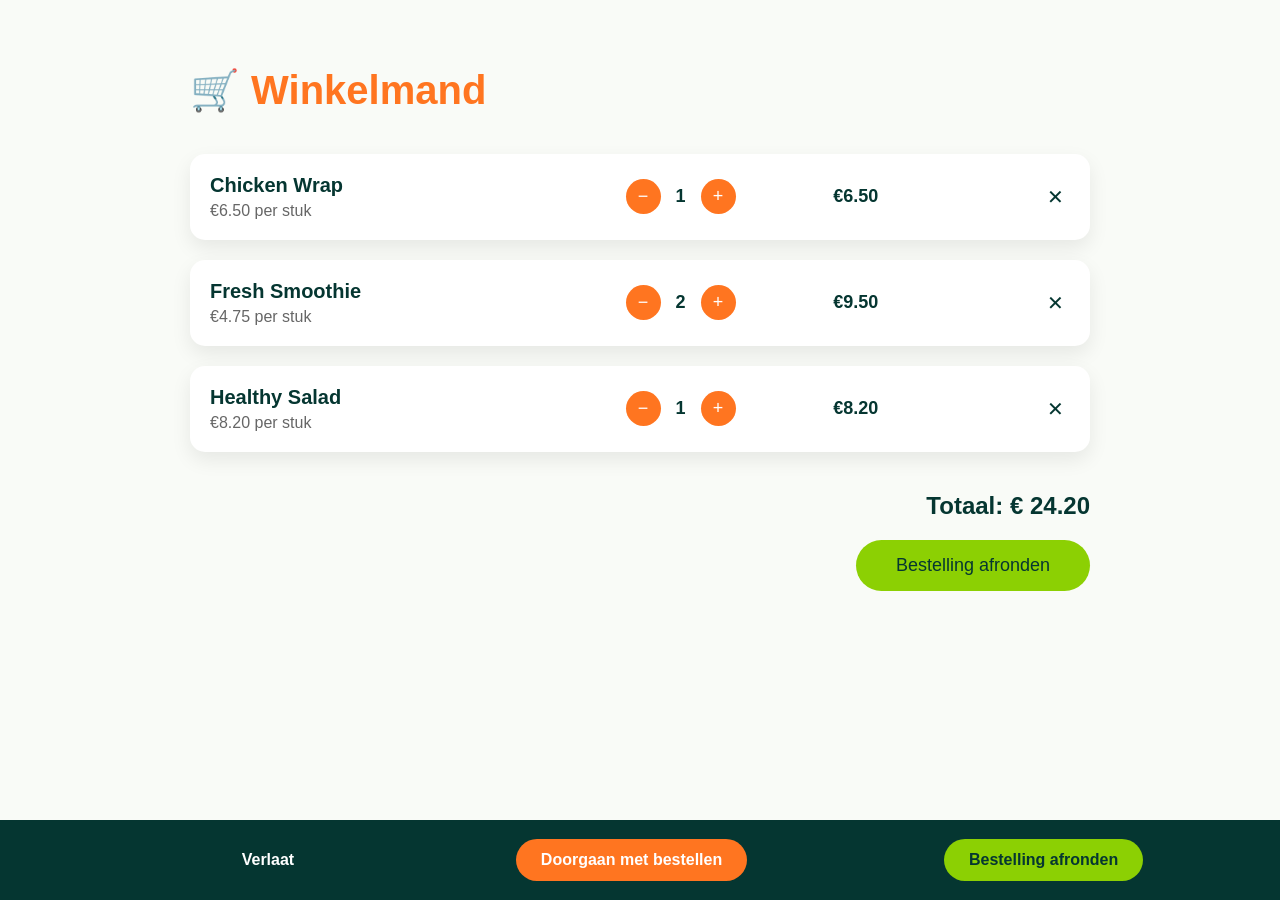
==== cart.html @ b2a6003d "winkelmand begin" ====
<!DOCTYPE html>
<html lang="nl">

<head>
    <meta charset="UTF-8">
    <meta name="viewport" content="width=device-width, initial-scale=1.0">
    <title>Winkelmand</title>
    <link rel="stylesheet" href="assets/css/cart.css">
</head>

<body>

    <div class="cart-container">
        <h1>🛒 Winkelmand</h1>

        <div class="cart-items" id="cart-items">
            <!-- Items komen hier -->
        </div>

        <div class="cart-summary">
            <h2>Totaal: € <span id="total">0.00</span></h2>
            <button class="checkout-btn">Bestelling afronden</button>
        </div>
    </div>

    <script>
        const cartItems = [
            { id: 1, name: "Chicken Wrap", price: 6.50, quantity: 1 },
            { id: 2, name: "Fresh Smoothie", price: 4.75, quantity: 2 },
            { id: 3, name: "Healthy Salad", price: 8.20, quantity: 1 }
        ];

        const container = document.getElementById("cart-items");
        const totalEl = document.getElementById("total");

        function renderCart() {
            container.innerHTML = "";

            let total = 0;

            cartItems.forEach((item, index) => {
                const itemTotal = item.price * item.quantity;
                total += itemTotal;

                container.innerHTML += `
            <div class="cart-item">
                <div class="item-info">
                    <h3>${item.name}</h3>
                    <p>€${item.price.toFixed(2)} per stuk</p>
                </div>

                <div class="item-controls">
                    <button onclick="changeQuantity(${index}, -1)">−</button>
                    <span>${item.quantity}</span>
                    <button onclick="changeQuantity(${index}, 1)">+</button>
                </div>

                <div class="item-total">
                    €${itemTotal.toFixed(2)}
                </div>

                <button class="remove-btn" onclick="removeItem(${index})">
                    ✕
                </button>
            </div>
        `;
            });

            totalEl.textContent = total.toFixed(2);
        }

        function changeQuantity(index, amount) {
            cartItems[index].quantity += amount;

            if (cartItems[index].quantity <= 0) {
                cartItems.splice(index, 1);
            }

            renderCart();
        }

        function removeItem(index) {
            cartItems.splice(index, 1);
            renderCart();
        }

        renderCart();
    </script>

    <div class="bottom-bar">
        <button class="btn-exit">Verlaat</button>

        <button class="btn-cart">
            Doorgaan met bestellen
        </button>

        <button class="btn-checkout">Bestelling afronden</button>
    </div>

</body>

</html>
---- assets/css/cart.css ----
:root {
    --orange: #ff7520;
    --light-orange: #ffb181;
    --green: #8cd003;
    --light-green: #deff78;
    --dark-blue: #053631;

    --bg: #f9fbf7;
    --card-bg: #ffffff;
    --text-dark: #053631;
    --text-light: #666;
}

body {
    font-family: 'Noto Sans', sans-serif;
    background-color: var(--bg);
    margin: 0;
    color: var(--text-dark);
}

.cart-container {
    padding: 40px;
    max-width: 900px;
    margin: auto;
}

h1 {
    font-size: 40px;
    color: var(--orange);
    margin-bottom: 40px;
}

.cart-item {
    background: var(--card-bg);
    display: grid;
    grid-template-columns: 2fr 1fr 1fr auto;
    align-items: center;
    padding: 20px;
    margin-bottom: 20px;
    border-radius: 15px;
    box-shadow: 0 8px 20px rgba(0, 0, 0, 0.08);
}

.item-info h3 {
    margin: 0;
    font-size: 20px;
}

.item-info p {
    margin: 5px 0 0;
    color: var(--text-light);
}

.item-controls {
    display: flex;
    align-items: center;
    gap: 15px;
}

.item-controls button {
    background: var(--orange);
    border: none;
    color: white;
    width: 35px;
    height: 35px;
    border-radius: 50%;
    font-size: 18px;
    cursor: pointer;
    transition: 0.2s;
}

.item-controls button:hover {
    background: var(--light-orange);
}

.item-controls span {
    font-size: 18px;
    font-weight: 600;
}

.item-total {
    font-size: 18px;
    font-weight: 600;
}

.remove-btn {
    background: transparent;
    border: none;
    font-size: 20px;
    color: var(--dark-blue);
    cursor: pointer;
    transition: 0.2s;
}

.remove-btn:hover {
    color: var(--orange);
}

.cart-summary {
    margin-top: 40px;
    text-align: right;
}

.cart-summary h2 {
    margin-bottom: 20px;
}

.checkout-btn {
    background: var(--green);
    color: var(--dark-blue);
    border: none;
    padding: 15px 40px;
    font-size: 18px;
    border-radius: 30px;
    cursor: pointer;
    transition: 0.3s;
}

.checkout-btn:hover {
    background: var(--light-green);
}

/* =========================
   BOTTOM BAR
========================= */

.bottom-bar {
    position: fixed;
    bottom: 0;
    /* left: 240px; */
    /* zelfde als sideMenu width */
    width: 100%;
    height: 80px;
    background: var(--dark-blue);
    display: flex;


    display: flex;
    align-items: center;
    justify-content: space-evenly;
    gap: 20px;
    padding: 0 40px;

    /* align-items: center;
    justify-content: space-between;
    box-shadow: 0 -5px 20px rgba(0, 0, 0, 0.15);
    z-index: 1000; */
}

.bottom-bar button {
    border: none;
    border-radius: 30px;
    padding: 12px 25px;
    font-size: 16px;
    font-weight: 600;
    cursor: pointer;
    transition: 0.3s ease;
}

/* Exit knop (klein en subtiel) */
.btn-exit {
    background: transparent;
    color: white;
    border: 2px solid var(--light-green);
}

.btn-exit:hover {
    background: var(--light-green);
    color: var(--dark-blue);
}

/* Winkelmand knop (midden) */
.btn-cart {
    background: var(--orange);
    color: white;
    font-size: 18px;
    padding: 14px 35px;
}

.btn-cart:hover {
    background: var(--light-orange);
}

/* Checkout knop */
.btn-checkout {
    background: var(--green);
    color: var(--dark-blue);
}

.btn-checkout:hover {
    background: var(--light-green);
}
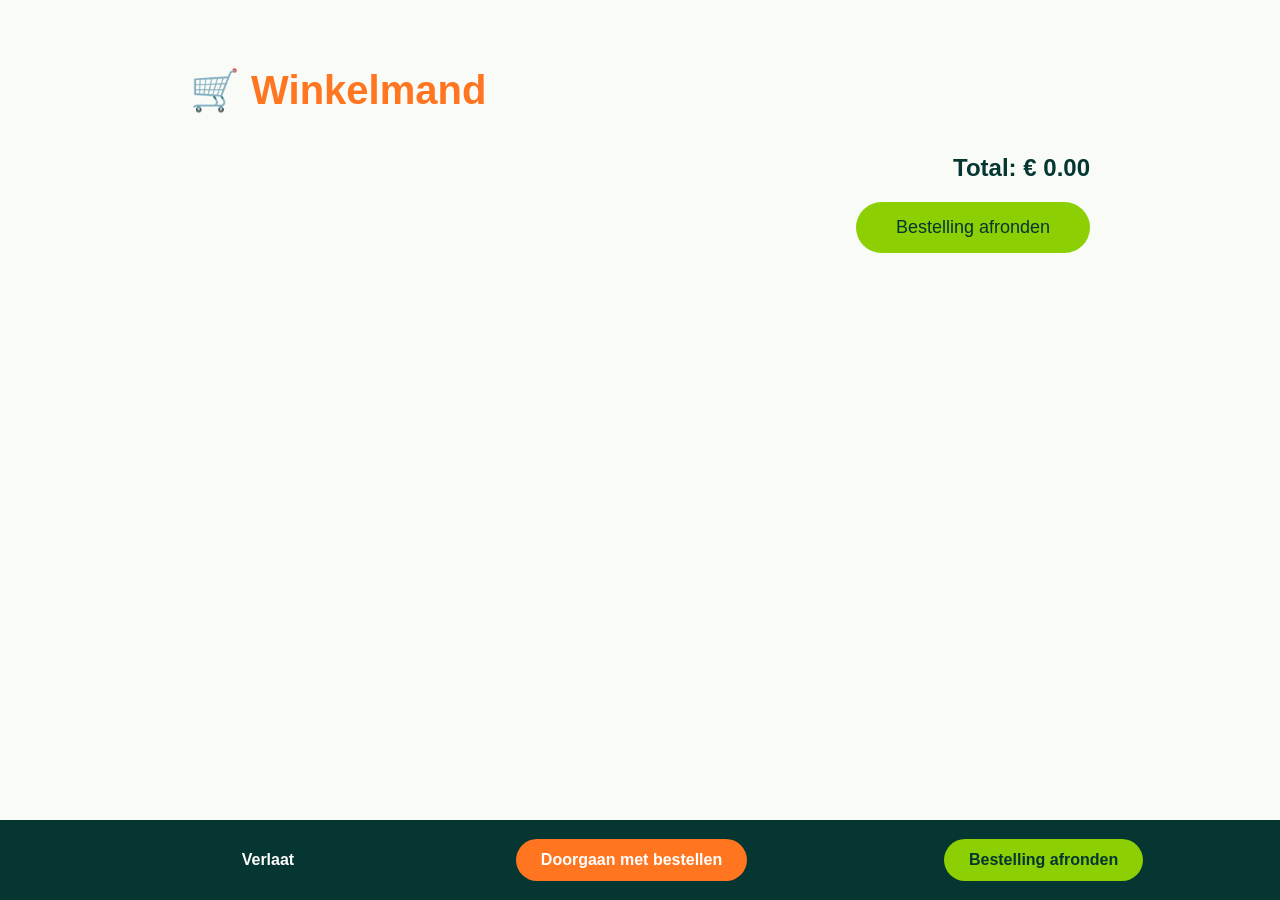
==== commit 9470203f: "cart slaat nu op in de database" ====
--- a/cart.html
+++ b/cart.html
@@ -14,62 +14,73 @@
         <h1>🛒 Winkelmand</h1>
 
         <div class="cart-items" id="cart-items">
-            <!-- Items komen hier -->
         </div>
 
         <div class="cart-summary">
-            <h2>Totaal: € <span id="total">0.00</span></h2>
+            <h2>Total: € <span id="total">0.00</span></h2>
             <button class="checkout-btn">Bestelling afronden</button>
         </div>
+
     </div>
 
     <script>
-        const cartItems = [
-            { id: 1, name: "Chicken Wrap", price: 6.50, quantity: 1 },
-            { id: 2, name: "Fresh Smoothie", price: 4.75, quantity: 2 },
-            { id: 3, name: "Healthy Salad", price: 8.20, quantity: 1 }
-        ];
+
+        let cartItems = JSON.parse(sessionStorage.getItem("cart")) || [];
 
         const container = document.getElementById("cart-items");
         const totalEl = document.getElementById("total");
 
+        function saveCart() {
+            sessionStorage.setItem("cart", JSON.stringify(cartItems));
+        }
+
         function renderCart() {
+
             container.innerHTML = "";
 
             let total = 0;
 
             cartItems.forEach((item, index) => {
+
                 const itemTotal = item.price * item.quantity;
+
                 total += itemTotal;
 
                 container.innerHTML += `
-            <div class="cart-item">
-                <div class="item-info">
+                    <div class="cart-item">
+
+                    <div class="item-info">
                     <h3>${item.name}</h3>
                     <p>€${item.price.toFixed(2)} per stuk</p>
-                </div>
+                    </div>
 
-                <div class="item-controls">
-                    <button onclick="changeQuantity(${index}, -1)">−</button>
+                    <div class="item-controls">
+                    <button onclick="changeQuantity(${index},-1)">−</button>
                     <span>${item.quantity}</span>
-                    <button onclick="changeQuantity(${index}, 1)">+</button>
-                </div>
+                    <button onclick="changeQuantity(${index},1)">+</button>
+                    </div>
 
-                <div class="item-total">
+                    <div class="item-total">
                     €${itemTotal.toFixed(2)}
-                </div>
+                    </div>
 
-                <button class="remove-btn" onclick="removeItem(${index})">
+                    <button class="remove-btn" onclick="removeItem(${index})">
                     ✕
-                </button>
-            </div>
-        `;
+                    </button>
+
+                    </div>
+                    `;
+
             });
 
             totalEl.textContent = total.toFixed(2);
+
+            saveCart();
+
         }
 
         function changeQuantity(index, amount) {
+
             cartItems[index].quantity += amount;
 
             if (cartItems[index].quantity <= 0) {
@@ -77,25 +88,74 @@
             }
 
             renderCart();
+
         }
 
         function removeItem(index) {
+
             cartItems.splice(index, 1);
+
             renderCart();
+
         }
 
         renderCart();
+
     </script>
 
     <div class="bottom-bar">
+
         <button class="btn-exit">Verlaat</button>
 
-        <button class="btn-cart">
+        <button class="btn-cart" onclick="window.location.href='productPage.html'">
             Doorgaan met bestellen
         </button>
 
-        <button class="btn-checkout">Bestelling afronden</button>
+        <button class="btn-checkout" id="checkout-btn">
+            Bestelling afronden
+        </button>
+
     </div>
+
+    <script>
+
+        document.getElementById("checkout-btn").addEventListener("click", checkout);
+
+        async function checkout() {
+            if (cartItems.length === 0) {
+                alert("Je winkelmand is leeg!");
+                return;
+            }
+
+            try {
+                const response = await fetch("./api/create_order.php", {
+                    method: "POST",
+                    headers: {
+                        "Content-Type": "application/json"
+                    },
+                    body: JSON.stringify({ items: cartItems })
+                });
+
+                // response.json() maar één keer aanroepen
+                const data = await response.json();
+
+                console.log("API response:", data);
+
+                if (data.success) {
+                    alert("Bestelling geplaatst! Pickup nummer: " + data.pickup_number);
+                    sessionStorage.removeItem("cart"); // cart leegmaken
+                    window.location.href = "index.html"; // terug naar home
+                } else {
+                    alert("Fout bij bestelling: " + (data.error || "Onbekend"));
+                }
+
+            } catch (e) {
+                console.error("Checkout error:", e);
+                alert("Er ging iets mis bij het plaatsen van de bestelling");
+            }
+        }
+    </script>
+
 
 </body>
 
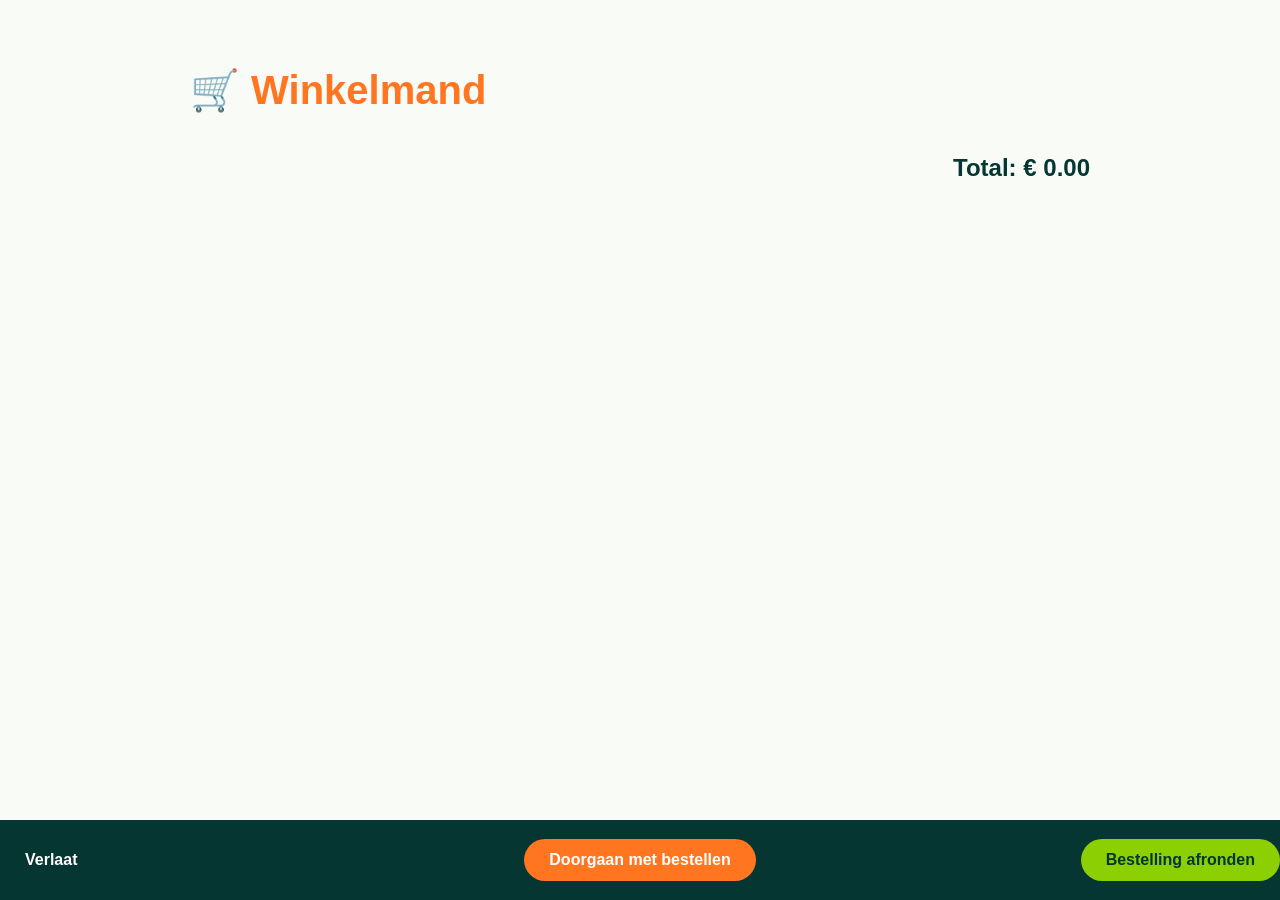
==== commit 56624cf4: "bon code" ====
--- a/cart.html
+++ b/cart.html
@@ -2,161 +2,374 @@
 <html lang="nl">
 
 <head>
-    <meta charset="UTF-8">
-    <meta name="viewport" content="width=device-width, initial-scale=1.0">
-    <title>Winkelmand</title>
-    <link rel="stylesheet" href="assets/css/cart.css">
+<meta charset="UTF-8">
+<meta name="viewport" content="width=device-width, initial-scale=1.0">
+<title>Winkelmand</title>
+<link rel="stylesheet" href="assets/css/cart.css">
 </head>
 
 <body>
 
-    <div class="cart-container">
-        <h1>🛒 Winkelmand</h1>
-
-        <div class="cart-items" id="cart-items">
-        </div>
-
-        <div class="cart-summary">
-            <h2>Total: € <span id="total">0.00</span></h2>
-            <button class="checkout-btn">Bestelling afronden</button>
-        </div>
-
-    </div>
-
-    <script>
-
-        let cartItems = JSON.parse(sessionStorage.getItem("cart")) || [];
-
-        const container = document.getElementById("cart-items");
-        const totalEl = document.getElementById("total");
-
-        function saveCart() {
-            sessionStorage.setItem("cart", JSON.stringify(cartItems));
-        }
-
-        function renderCart() {
-
-            container.innerHTML = "";
-
-            let total = 0;
-
-            cartItems.forEach((item, index) => {
-
-                const itemTotal = item.price * item.quantity;
-
-                total += itemTotal;
-
-                container.innerHTML += `
-                    <div class="cart-item">
-
-                    <div class="item-info">
-                    <h3>${item.name}</h3>
-                    <p>€${item.price.toFixed(2)} per stuk</p>
-                    </div>
-
-                    <div class="item-controls">
-                    <button onclick="changeQuantity(${index},-1)">−</button>
-                    <span>${item.quantity}</span>
-                    <button onclick="changeQuantity(${index},1)">+</button>
-                    </div>
-
-                    <div class="item-total">
-                    €${itemTotal.toFixed(2)}
-                    </div>
-
-                    <button class="remove-btn" onclick="removeItem(${index})">
-                    ✕
-                    </button>
-
-                    </div>
-                    `;
-
-            });
-
-            totalEl.textContent = total.toFixed(2);
-
-            saveCart();
-
-        }
-
-        function changeQuantity(index, amount) {
-
-            cartItems[index].quantity += amount;
-
-            if (cartItems[index].quantity <= 0) {
-                cartItems.splice(index, 1);
-            }
-
-            renderCart();
-
-        }
-
-        function removeItem(index) {
-
-            cartItems.splice(index, 1);
-
-            renderCart();
-
-        }
-
-        renderCart();
-
-    </script>
-
-    <div class="bottom-bar">
-
-        <button class="btn-exit">Verlaat</button>
-
-        <button class="btn-cart" onclick="window.location.href='productPage.html'">
-            Doorgaan met bestellen
-        </button>
-
-        <button class="btn-checkout" id="checkout-btn">
-            Bestelling afronden
-        </button>
-
-    </div>
-
-    <script>
-
-        document.getElementById("checkout-btn").addEventListener("click", checkout);
-
-        async function checkout() {
-            if (cartItems.length === 0) {
-                alert("Je winkelmand is leeg!");
-                return;
-            }
-
-            try {
-                const response = await fetch("./api/create_order.php", {
-                    method: "POST",
-                    headers: {
-                        "Content-Type": "application/json"
-                    },
-                    body: JSON.stringify({ items: cartItems })
-                });
-
-                // response.json() maar één keer aanroepen
-                const data = await response.json();
-
-                console.log("API response:", data);
-
-                if (data.success) {
-                    alert("Bestelling geplaatst! Pickup nummer: " + data.pickup_number);
-                    sessionStorage.removeItem("cart"); // cart leegmaken
-                    window.location.href = "index.html"; // terug naar home
-                } else {
-                    alert("Fout bij bestelling: " + (data.error || "Onbekend"));
-                }
-
-            } catch (e) {
-                console.error("Checkout error:", e);
-                alert("Er ging iets mis bij het plaatsen van de bestelling");
-            }
-        }
-    </script>
-
+<div class="cart-container">
+<h1>🛒 Winkelmand</h1>
+
+<div class="cart-items" id="cart-items"></div>
+
+<div class="cart-summary">
+<h2>Total: € <span id="total">0.00</span></h2>
+</div>
+</div>
+
+<script>
+
+let cartItems = JSON.parse(sessionStorage.getItem("cart")) || [];
+
+const container = document.getElementById("cart-items");
+const totalEl = document.getElementById("total");
+
+function saveCart() {
+sessionStorage.setItem("cart", JSON.stringify(cartItems));
+}
+
+function renderCart() {
+
+container.innerHTML = "";
+
+let total = 0;
+
+cartItems.forEach((item, index) => {
+
+const itemTotal = item.price * item.quantity;
+total += itemTotal;
+
+container.innerHTML += `
+<div class="cart-item">
+
+<div class="item-info">
+<h3>${item.name}</h3>
+<p>€${item.price.toFixed(2)} per stuk</p>
+</div>
+
+<div class="item-controls">
+<button onclick="changeQuantity(${index},-1)">−</button>
+<span>${item.quantity}</span>
+<button onclick="changeQuantity(${index},1)">+</button>
+</div>
+
+<div class="item-total">
+€${itemTotal.toFixed(2)}
+</div>
+
+<button class="remove-btn" onclick="removeItem(${index})">
+✕
+</button>
+
+</div>
+`;
+
+});
+
+totalEl.textContent = total.toFixed(2);
+
+saveCart();
+}
+
+function changeQuantity(index, amount) {
+
+cartItems[index].quantity += amount;
+
+if (cartItems[index].quantity <= 0) {
+cartItems.splice(index, 1);
+}
+
+renderCart();
+}
+
+function removeItem(index) {
+
+cartItems.splice(index, 1);
+renderCart();
+
+}
+
+renderCart();
+
+</script>
+
+<div class="bottom-bar">
+
+<button class="btn-exit" onclick="window.location.href='idlepage.php'">
+Verlaat
+</button>
+
+<button class="btn-cart" onclick="window.location.href='productPage.html'">
+Doorgaan met bestellen
+</button>
+
+<button class="btn-checkout" id="checkout-btn">
+Bestelling afronden
+</button>
+
+</div>
+
+<script>
+
+document.getElementById("checkout-btn").addEventListener("click", checkout);
+
+async function checkout() {
+
+if (cartItems.length === 0) {
+alert("Je winkelmand is leeg!");
+return;
+}
+
+try {
+
+const response = await fetch("./api/create_order.php", {
+method: "POST",
+headers: {
+"Content-Type": "application/json"
+},
+body: JSON.stringify({
+items: cartItems
+})
+});
+
+const data = await response.json();
+
+console.log("API response:", data);
+
+if (data.success) {
+
+alert("Bestelling geplaatst! Pickup nummer: " + data.pickup_number);
+
+// BON PRINTEN
+await printUSB(data.pickup_number);
+
+sessionStorage.removeItem("cart");
+
+window.location.href = "idlepage.php";
+
+} else {
+
+alert("Fout bij bestelling: " + (data.error || "Onbekend"));
+
+}
+
+} catch (e) {
+
+console.error("Checkout error:", e);
+alert("Er ging iets mis bij het plaatsen van de bestelling");
+
+}
+
+}
+
+</script>
+
+<script>
+
+let selectedDevice = null;
+
+const PRINTER_VENDORS = [
+0x0483,
+0x04b8,
+0x0456,
+0x067b
+];
+
+async function autoDetectPrinter() {
+
+try {
+
+if (!navigator.usb) {
+throw new Error('WebUSB niet ondersteund');
+}
+
+const devices = await navigator.usb.getDevices();
+
+const printer = devices.find(device =>
+PRINTER_VENDORS.includes(device.vendorId)
+);
+
+if (printer) {
+
+selectedDevice = printer;
+return true;
+
+}
+
+const filters = PRINTER_VENDORS.map(vendorId => ({ vendorId }));
+
+selectedDevice = await navigator.usb.requestDevice({ filters });
+
+return true;
+
+} catch (error) {
+
+console.error('Auto-detect Error:', error);
+return false;
+
+}
+
+}
+
+async function selectUSBDevice() {
+
+const success = await autoDetectPrinter();
+
+if (!success) {
+alert("Geen printer geselecteerd");
+}
+
+}
+
+async function printUSB(pickupNumber) {
+
+try {
+
+if (!selectedDevice) {
+
+await selectUSBDevice();
+
+if (!selectedDevice) return;
+
+}
+
+await selectedDevice.open();
+
+if (selectedDevice.configuration === null) {
+await selectedDevice.selectConfiguration(1);
+}
+
+try {
+await selectedDevice.claimInterface(0);
+} catch (e) {}
+
+const encoder = new TextEncoder();
+
+const receipt = buildReceipt(pickupNumber);
+
+const intf = selectedDevice.configuration.interfaces[0].alternates[0];
+
+const endpoint = intf.endpoints.find(e => e.direction === 'out');
+
+await selectedDevice.transferOut(
+endpoint.endpointNumber,
+encoder.encode(receipt)
+);
+
+setTimeout(() => {
+selectedDevice.close();
+}, 1000);
+
+} catch (error) {
+
+console.error('USB Print Error:', error);
+alert("Printer fout: " + error.message);
+
+}
+
+}
+
+async function printNetwork(pickupNumber) {
+
+try {
+
+const response = await fetch('xprint.php', {
+method: 'POST',
+headers: {
+'Content-Type': 'application/json'
+},
+body: JSON.stringify({
+action: 'print',
+receipt: buildReceipt(pickupNumber)
+})
+});
+
+const data = await response.json();
+
+if (!data.success) {
+alert("Printer fout: " + data.error);
+}
+
+} catch (error) {
+
+console.error('Network Print Error:', error);
+
+}
+
+}
+
+function buildReceipt(pickupNumber = "") {
+
+let receipt = "";
+let total = 0;
+
+receipt += "\x1B\x40";
+receipt += "\x1B\x61\x01";
+
+receipt += "Koen zijn Awesome shop\n";
+
+if (pickupNumber) {
+receipt += "Pickup: #" + pickupNumber + "\n";
+}
+
+receipt += "\n";
+
+receipt += "\x1B\x61\x00";
+
+receipt += "--------------------------------\n";
+
+cartItems.forEach(item => {
+
+const itemTotal = item.price * item.quantity;
+
+total += itemTotal;
+
+let name = item.name;
+
+if (name.length > 20) {
+name = name.substring(0,20);
+}
+
+const line =
+item.quantity + "x " +
+name.padEnd(20," ") +
+itemTotal.toFixed(2).padStart(8," ");
+
+receipt += line + "\n";
+
+});
+
+receipt += "--------------------------------\n";
+
+receipt += "Totaal: " + total.toFixed(2) + " EUR\n";
+
+const now = new Date();
+
+receipt += "\n";
+receipt += now.toLocaleString() + "\n";
+
+receipt += "\nBedankt voor uw bestelling!\n";
+
+receipt += "\n\n\n";
+
+receipt += "\x1D\x56\x00";
+
+return receipt;
+
+}
+
+window.addEventListener('load', () => {
+
+if (navigator.usb) {
+autoDetectPrinter();
+}
+
+});
+
+</script>
 
 </body>
-
 </html>
--- a/assets/css/cart.css
+++ b/assets/css/cart.css
@@ -20,6 +20,7 @@
 
 .cart-container {
     padding: 40px;
+    padding-bottom: 70px;
     max-width: 900px;
     margin: auto;
 }
@@ -124,27 +125,17 @@
    BOTTOM BAR
 ========================= */
 
+
 .bottom-bar {
     position: fixed;
     bottom: 0;
-    /* left: 240px; */
-    /* zelfde als sideMenu width */
     width: 100%;
     height: 80px;
     background: var(--dark-blue);
-    display: flex;
-
-
-    display: flex;
+    display: grid;
+    grid-template-columns: 1fr auto 1fr; /* 3 kolommen: links, midden, rechts */
     align-items: center;
-    justify-content: space-evenly;
     gap: 20px;
-    padding: 0 40px;
-
-    /* align-items: center;
-    justify-content: space-between;
-    box-shadow: 0 -5px 20px rgba(0, 0, 0, 0.15);
-    z-index: 1000; */
 }
 
 .bottom-bar button {
@@ -157,11 +148,11 @@
     transition: 0.3s ease;
 }
 
-/* Exit knop (klein en subtiel) */
+/* Exit knop */
 .btn-exit {
+    justify-self: left;
     background: transparent;
     color: white;
-    border: 2px solid var(--light-green);
 }
 
 .btn-exit:hover {
@@ -169,12 +160,14 @@
     color: var(--dark-blue);
 }
 
-/* Winkelmand knop (midden) */
+/* Winkelmand knop */
 .btn-cart {
+    justify-self: center;
     background: var(--orange);
     color: white;
     font-size: 18px;
     padding: 14px 35px;
+    justify-self: center;
 }
 
 .btn-cart:hover {
@@ -183,10 +176,11 @@
 
 /* Checkout knop */
 .btn-checkout {
+    justify-self: right;
     background: var(--green);
     color: var(--dark-blue);
 }
 
 .btn-checkout:hover {
     background: var(--light-green);
-}+}
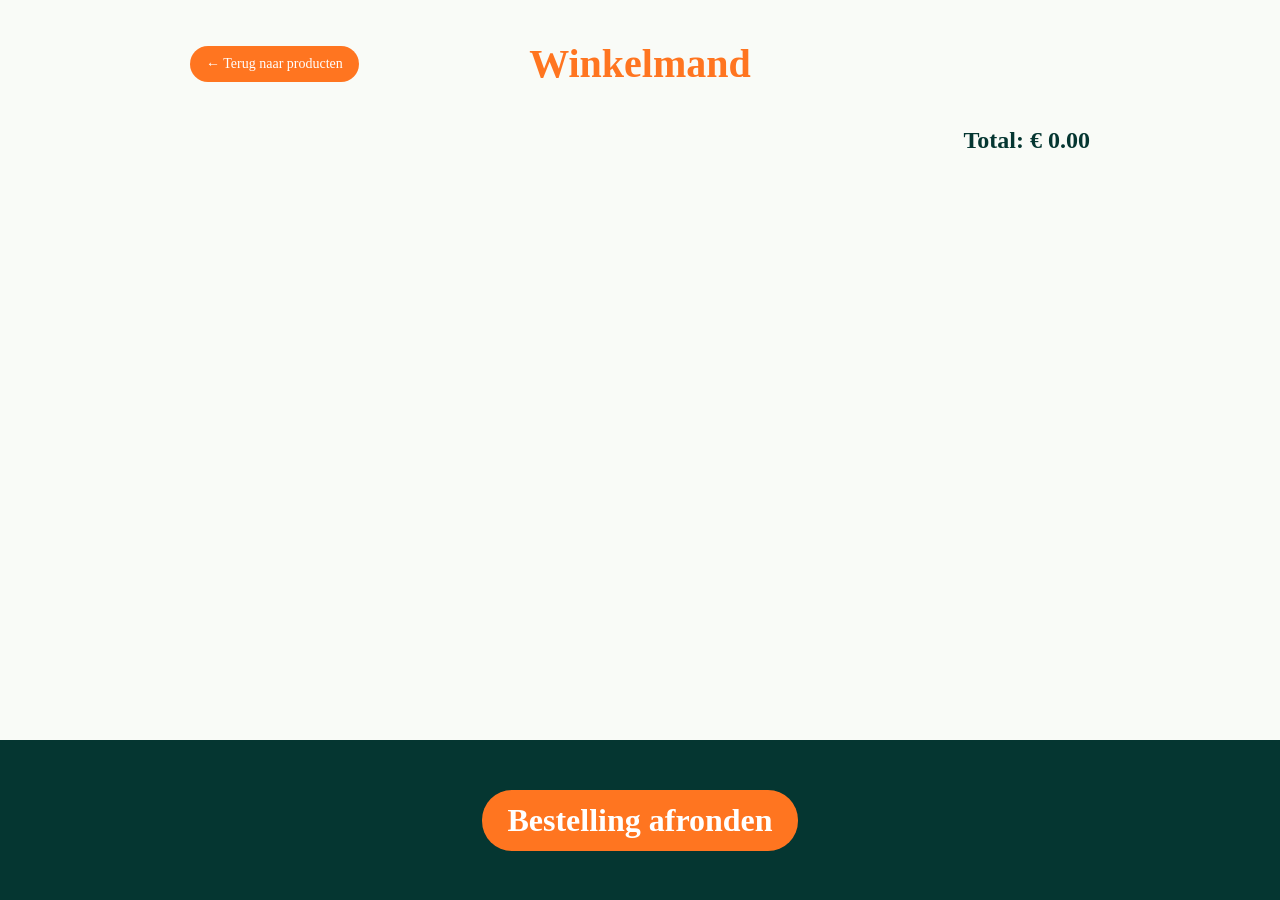
==== commit 4fcd23fc: "Button change" ====
--- a/cart.html
+++ b/cart.html
@@ -2,47 +2,57 @@
 <html lang="nl">
 
 <head>
-<meta charset="UTF-8">
-<meta name="viewport" content="width=device-width, initial-scale=1.0">
-<title>Winkelmand</title>
-<link rel="stylesheet" href="assets/css/cart.css">
+    <meta charset="UTF-8">
+    <meta name="viewport" content="width=device-width, initial-scale=1.0">
+    <title>Winkelmand</title>
+    <link rel="stylesheet" href="assets/css/cart.css">
+    <link rel="icon" type="image/png" href="assets/logo's/logo-happy.png">
+
 </head>
 
 <body>
 
-<div class="cart-container">
-<h1>🛒 Winkelmand</h1>
-
-<div class="cart-items" id="cart-items"></div>
-
-<div class="cart-summary">
-<h2>Total: € <span id="total">0.00</span></h2>
-</div>
-</div>
-
-<script>
-
-let cartItems = JSON.parse(sessionStorage.getItem("cart")) || [];
-
-const container = document.getElementById("cart-items");
-const totalEl = document.getElementById("total");
-
-function saveCart() {
-sessionStorage.setItem("cart", JSON.stringify(cartItems));
-}
-
-function renderCart() {
-
-container.innerHTML = "";
-
-let total = 0;
-
-cartItems.forEach((item, index) => {
-
-const itemTotal = item.price * item.quantity;
-total += itemTotal;
-
-container.innerHTML += `
+    <div class="cart-container">
+
+        <div class="cart-header">
+            <button class="back-btn" onclick="window.location.href='productPage.html'">
+                ← Terug naar producten
+            </button>
+
+            <h1>Winkelmand</h1>
+        </div>
+
+        <div class="cart-items" id="cart-items"></div>
+
+        <div class="cart-summary">
+            <h2>Total: € <span id="total">0.00</span></h2>
+        </div>
+
+    </div>
+
+    <script>
+
+        let cartItems = JSON.parse(sessionStorage.getItem("cart")) || [];
+
+        const container = document.getElementById("cart-items");
+        const totalEl = document.getElementById("total");
+
+        function saveCart() {
+            sessionStorage.setItem("cart", JSON.stringify(cartItems));
+        }
+
+        function renderCart() {
+
+            container.innerHTML = "";
+
+            let total = 0;
+
+            cartItems.forEach((item, index) => {
+
+                const itemTotal = item.price * item.quantity;
+                total += itemTotal;
+
+                container.innerHTML += `
 <div class="cart-item">
 
 <div class="item-info">
@@ -67,309 +77,300 @@
 </div>
 `;
 
-});
-
-totalEl.textContent = total.toFixed(2);
-
-saveCart();
-}
-
-function changeQuantity(index, amount) {
-
-cartItems[index].quantity += amount;
-
-if (cartItems[index].quantity <= 0) {
-cartItems.splice(index, 1);
-}
-
-renderCart();
-}
-
-function removeItem(index) {
-
-cartItems.splice(index, 1);
-renderCart();
-
-}
-
-renderCart();
-
-</script>
-
-<div class="bottom-bar">
-
-<button class="btn-exit" onclick="window.location.href='idlepage.php'">
-Verlaat
-</button>
-
-<button class="btn-cart" onclick="window.location.href='productPage.html'">
-Doorgaan met bestellen
-</button>
-
-<button class="btn-checkout" id="checkout-btn">
-Bestelling afronden
-</button>
-
-</div>
-
-<script>
-
-document.getElementById("checkout-btn").addEventListener("click", checkout);
-
-async function checkout() {
-
-if (cartItems.length === 0) {
-alert("Je winkelmand is leeg!");
-return;
-}
-
-try {
-
-const response = await fetch("./api/create_order.php", {
-method: "POST",
-headers: {
-"Content-Type": "application/json"
-},
-body: JSON.stringify({
-items: cartItems
-})
-});
-
-const data = await response.json();
-
-console.log("API response:", data);
-
-if (data.success) {
-
-alert("Bestelling geplaatst! Pickup nummer: " + data.pickup_number);
-
-// BON PRINTEN
-await printUSB(data.pickup_number);
-
-sessionStorage.removeItem("cart");
-
-window.location.href = "idlepage.php";
-
-} else {
-
-alert("Fout bij bestelling: " + (data.error || "Onbekend"));
-
-}
-
-} catch (e) {
-
-console.error("Checkout error:", e);
-alert("Er ging iets mis bij het plaatsen van de bestelling");
-
-}
-
-}
-
-</script>
-
-<script>
-
-let selectedDevice = null;
-
-const PRINTER_VENDORS = [
-0x0483,
-0x04b8,
-0x0456,
-0x067b
-];
-
-async function autoDetectPrinter() {
-
-try {
-
-if (!navigator.usb) {
-throw new Error('WebUSB niet ondersteund');
-}
-
-const devices = await navigator.usb.getDevices();
-
-const printer = devices.find(device =>
-PRINTER_VENDORS.includes(device.vendorId)
-);
-
-if (printer) {
-
-selectedDevice = printer;
-return true;
-
-}
-
-const filters = PRINTER_VENDORS.map(vendorId => ({ vendorId }));
-
-selectedDevice = await navigator.usb.requestDevice({ filters });
-
-return true;
-
-} catch (error) {
-
-console.error('Auto-detect Error:', error);
-return false;
-
-}
-
-}
-
-async function selectUSBDevice() {
-
-const success = await autoDetectPrinter();
-
-if (!success) {
-alert("Geen printer geselecteerd");
-}
-
-}
-
-async function printUSB(pickupNumber) {
-
-try {
-
-if (!selectedDevice) {
-
-await selectUSBDevice();
-
-if (!selectedDevice) return;
-
-}
-
-await selectedDevice.open();
-
-if (selectedDevice.configuration === null) {
-await selectedDevice.selectConfiguration(1);
-}
-
-try {
-await selectedDevice.claimInterface(0);
-} catch (e) {}
-
-const encoder = new TextEncoder();
-
-const receipt = buildReceipt(pickupNumber);
-
-const intf = selectedDevice.configuration.interfaces[0].alternates[0];
-
-const endpoint = intf.endpoints.find(e => e.direction === 'out');
-
-await selectedDevice.transferOut(
-endpoint.endpointNumber,
-encoder.encode(receipt)
-);
-
-setTimeout(() => {
-selectedDevice.close();
-}, 1000);
-
-} catch (error) {
-
-console.error('USB Print Error:', error);
-alert("Printer fout: " + error.message);
-
-}
-
-}
-
-async function printNetwork(pickupNumber) {
-
-try {
-
-const response = await fetch('xprint.php', {
-method: 'POST',
-headers: {
-'Content-Type': 'application/json'
-},
-body: JSON.stringify({
-action: 'print',
-receipt: buildReceipt(pickupNumber)
-})
-});
-
-const data = await response.json();
-
-if (!data.success) {
-alert("Printer fout: " + data.error);
-}
-
-} catch (error) {
-
-console.error('Network Print Error:', error);
-
-}
-
-}
-
-function buildReceipt(pickupNumber = "") {
-
-let receipt = "";
-let total = 0;
-
-receipt += "\x1B\x40";
-receipt += "\x1B\x61\x01";
-
-receipt += "Koen zijn Awesome shop\n";
-
-if (pickupNumber) {
-receipt += "Pickup: #" + pickupNumber + "\n";
-}
-
-receipt += "\n";
-
-receipt += "\x1B\x61\x00";
-
-receipt += "--------------------------------\n";
-
-cartItems.forEach(item => {
-
-const itemTotal = item.price * item.quantity;
-
-total += itemTotal;
-
-let name = item.name;
-
-if (name.length > 20) {
-name = name.substring(0,20);
-}
-
-const line =
-item.quantity + "x " +
-name.padEnd(20," ") +
-itemTotal.toFixed(2).padStart(8," ");
-
-receipt += line + "\n";
-
-});
-
-receipt += "--------------------------------\n";
-
-receipt += "Totaal: " + total.toFixed(2) + " EUR\n";
-
-const now = new Date();
-
-receipt += "\n";
-receipt += now.toLocaleString() + "\n";
-
-receipt += "\nBedankt voor uw bestelling!\n";
-
-receipt += "\n\n\n";
-
-receipt += "\x1D\x56\x00";
-
-return receipt;
-
-}
-
-window.addEventListener('load', () => {
-
-if (navigator.usb) {
-autoDetectPrinter();
-}
-
-});
-
-</script>
+            });
+
+            totalEl.textContent = total.toFixed(2);
+
+            saveCart();
+        }
+
+        function changeQuantity(index, amount) {
+
+            cartItems[index].quantity += amount;
+
+            if (cartItems[index].quantity <= 0) {
+                cartItems.splice(index, 1);
+            }
+
+            renderCart();
+        }
+
+        function removeItem(index) {
+
+            cartItems.splice(index, 1);
+            renderCart();
+
+        }
+
+        renderCart();
+
+    </script>
+
+    <div class="bottom-bar">
+
+        <button class="btn-checkout" id="checkout-btn">
+            Bestelling afronden
+        </button>
+
+    </div>
+
+    <script>
+
+        document.getElementById("checkout-btn").addEventListener("click", checkout);
+
+        async function checkout() {
+
+            if (cartItems.length === 0) {
+                alert("Je winkelmand is leeg!");
+                return;
+            }
+
+            try {
+
+                const response = await fetch("./api/create_order.php", {
+                    method: "POST",
+                    headers: {
+                        "Content-Type": "application/json"
+                    },
+                    body: JSON.stringify({
+                        items: cartItems
+                    })
+                });
+
+                const data = await response.json();
+
+                console.log("API response:", data);
+
+                if (data.success) {
+
+                    // BON PRINTEN
+                    await printUSB(data.pickup_number);
+
+                    sessionStorage.removeItem("cart");
+
+                    window.location.href = "bedanktpage.php";
+
+                } else {
+
+                    alert("Fout bij bestelling: " + (data.error || "Onbekend"));
+
+                }
+
+            } catch (e) {
+
+                console.error("Checkout error:", e);
+                alert("Er ging iets mis bij het plaatsen van de bestelling");
+
+            }
+
+        }
+
+    </script>
+
+    <script>
+
+        let selectedDevice = null;
+
+        const PRINTER_VENDORS = [
+            0x0483,
+            0x04b8,
+            0x0456,
+            0x067b
+        ];
+
+        async function autoDetectPrinter() {
+
+            try {
+
+                if (!navigator.usb) {
+                    throw new Error('WebUSB niet ondersteund');
+                }
+
+                const devices = await navigator.usb.getDevices();
+
+                const printer = devices.find(device =>
+                    PRINTER_VENDORS.includes(device.vendorId)
+                );
+
+                if (printer) {
+
+                    selectedDevice = printer;
+                    return true;
+
+                }
+
+                const filters = PRINTER_VENDORS.map(vendorId => ({ vendorId }));
+
+                selectedDevice = await navigator.usb.requestDevice({ filters });
+
+                return true;
+
+            } catch (error) {
+
+                console.error('Auto-detect Error:', error);
+                return false;
+
+            }
+
+        }
+
+        async function selectUSBDevice() {
+
+            const success = await autoDetectPrinter();
+
+            if (!success) {
+                alert("Geen printer geselecteerd");
+            }
+
+        }
+
+        async function printUSB(pickupNumber) {
+
+            try {
+
+                if (!selectedDevice) {
+
+                    await selectUSBDevice();
+
+                    if (!selectedDevice) return;
+
+                }
+
+                await selectedDevice.open();
+
+                if (selectedDevice.configuration === null) {
+                    await selectedDevice.selectConfiguration(1);
+                }
+
+                try {
+                    await selectedDevice.claimInterface(0);
+                } catch (e) { }
+
+                const encoder = new TextEncoder();
+
+                const receipt = buildReceipt(pickupNumber);
+
+                const intf = selectedDevice.configuration.interfaces[0].alternates[0];
+
+                const endpoint = intf.endpoints.find(e => e.direction === 'out');
+
+                await selectedDevice.transferOut(
+                    endpoint.endpointNumber,
+                    encoder.encode(receipt)
+                );
+
+                setTimeout(() => {
+                    selectedDevice.close();
+                }, 1000);
+
+            } catch (error) {
+
+                console.error('USB Print Error:', error);
+                alert("Printer fout: " + error.message);
+
+            }
+
+        }
+
+        async function printNetwork(pickupNumber) {
+
+            try {
+
+                const response = await fetch('xprint.php', {
+                    method: 'POST',
+                    headers: {
+                        'Content-Type': 'application/json'
+                    },
+                    body: JSON.stringify({
+                        action: 'print',
+                        receipt: buildReceipt(pickupNumber)
+                    })
+                });
+
+                const data = await response.json();
+
+                if (!data.success) {
+                    alert("Printer fout: " + data.error);
+                }
+
+            } catch (error) {
+
+                console.error('Network Print Error:', error);
+
+            }
+
+        }
+
+        function buildReceipt(pickupNumber = "") {
+
+            let receipt = "";
+            let total = 0;
+
+            receipt += "\x1B\x40";
+            receipt += "\x1B\x61\x01";
+
+            receipt += "Happy Herbivore\n";
+
+            if (pickupNumber) {
+                receipt += "Pickup: #" + pickupNumber + "\n";
+            }
+
+            receipt += "\n";
+
+            receipt += "\x1B\x61\x00";
+
+            receipt += "--------------------------------\n";
+
+            cartItems.forEach(item => {
+
+                const itemTotal = item.price * item.quantity;
+
+                total += itemTotal;
+
+                let name = item.name;
+
+                if (name.length > 20) {
+                    name = name.substring(0, 20);
+                }
+
+                const line =
+                    item.quantity + "x " +
+                    name.padEnd(20, " ") +
+                    itemTotal.toFixed(2).padStart(8, " ");
+
+                receipt += line + "\n";
+
+            });
+
+            receipt += "--------------------------------\n";
+
+            receipt += "Totaal: " + total.toFixed(2) + " EUR\n";
+
+            const now = new Date();
+
+            receipt += "\n";
+            receipt += now.toLocaleString() + "\n";
+
+            receipt += "\nBedankt voor uw bestelling!\n";
+
+            receipt += "\n\n\n";
+
+            receipt += "\x1D\x56\x00";
+
+            return receipt;
+
+        }
+
+        window.addEventListener('load', () => {
+
+            if (navigator.usb) {
+                autoDetectPrinter();
+            }
+
+        });
+
+    </script>
 
 </body>
+
 </html>
--- a/assets/css/cart.css
+++ b/assets/css/cart.css
@@ -1,3 +1,14 @@
+@font-face {
+    font-family: 'RenosRough';
+    src: url('../fonts/Renos-Rough.ttf') format('truetype');
+    font-weight: normal;
+    font-style: normal;
+}
+
+*{
+    font-family: 'RenosRough';
+}
+
 :root {
     --orange: #ff7520;
     --light-orange: #ffb181;
@@ -23,6 +34,36 @@
     padding-bottom: 70px;
     max-width: 900px;
     margin: auto;
+}
+
+.cart-header{
+    position: relative;
+    text-align: center;
+    margin-bottom: 30px;
+}
+
+.cart-header h1{
+    margin: 0;
+}
+
+.back-btn{
+    position: absolute;
+    left: 0;
+    top: 50%;
+    transform: translateY(-50%);
+
+    padding: 10px 16px;
+    border: none;
+    border-radius: 30px;
+    background: var(--orange);
+    color: white;
+    font-size: 14px;
+    cursor: pointer;
+    transition: background 0.2s ease;
+}
+
+.back-btn:hover{
+    background: var(--light-orange);
 }
 
 h1 {
@@ -125,16 +166,15 @@
    BOTTOM BAR
 ========================= */
 
-
 .bottom-bar {
     position: fixed;
     bottom: 0;
     width: 100%;
-    height: 80px;
+    height: 160px;
     background: var(--dark-blue);
-    display: grid;
-    grid-template-columns: 1fr auto 1fr; /* 3 kolommen: links, midden, rechts */
+    display: flex;
     align-items: center;
+    justify-content: center;
     gap: 20px;
 }
 
@@ -142,45 +182,26 @@
     border: none;
     border-radius: 30px;
     padding: 12px 25px;
-    font-size: 16px;
+    font-size: 32px;
     font-weight: 600;
     cursor: pointer;
     transition: 0.3s ease;
 }
 
-/* Exit knop */
-.btn-exit {
-    justify-self: left;
-    background: transparent;
-    color: white;
-}
-
-.btn-exit:hover {
-    background: var(--light-green);
-    color: var(--dark-blue);
-}
 
 /* Winkelmand knop */
-.btn-cart {
-    justify-self: center;
+.btn-checkout:hover {
+    background: var(--light-orange);
+}
+.btn-checkout {
+    display: flex;              /* flex voor horizontale layout */
+    align-items: center;        /* verticaal centreren */
+    gap: 10px;                  /* ruimte tussen tekst en cirkel */
     background: var(--orange);
     color: white;
     font-size: 18px;
     padding: 14px 35px;
-    justify-self: center;
-}
-
-.btn-cart:hover {
-    background: var(--light-orange);
-}
-
-/* Checkout knop */
-.btn-checkout {
-    justify-self: right;
-    background: var(--green);
-    color: var(--dark-blue);
-}
-
-.btn-checkout:hover {
-    background: var(--light-green);
-}
+    border-radius: 30px;
+    border: none;
+    cursor: pointer;
+}
